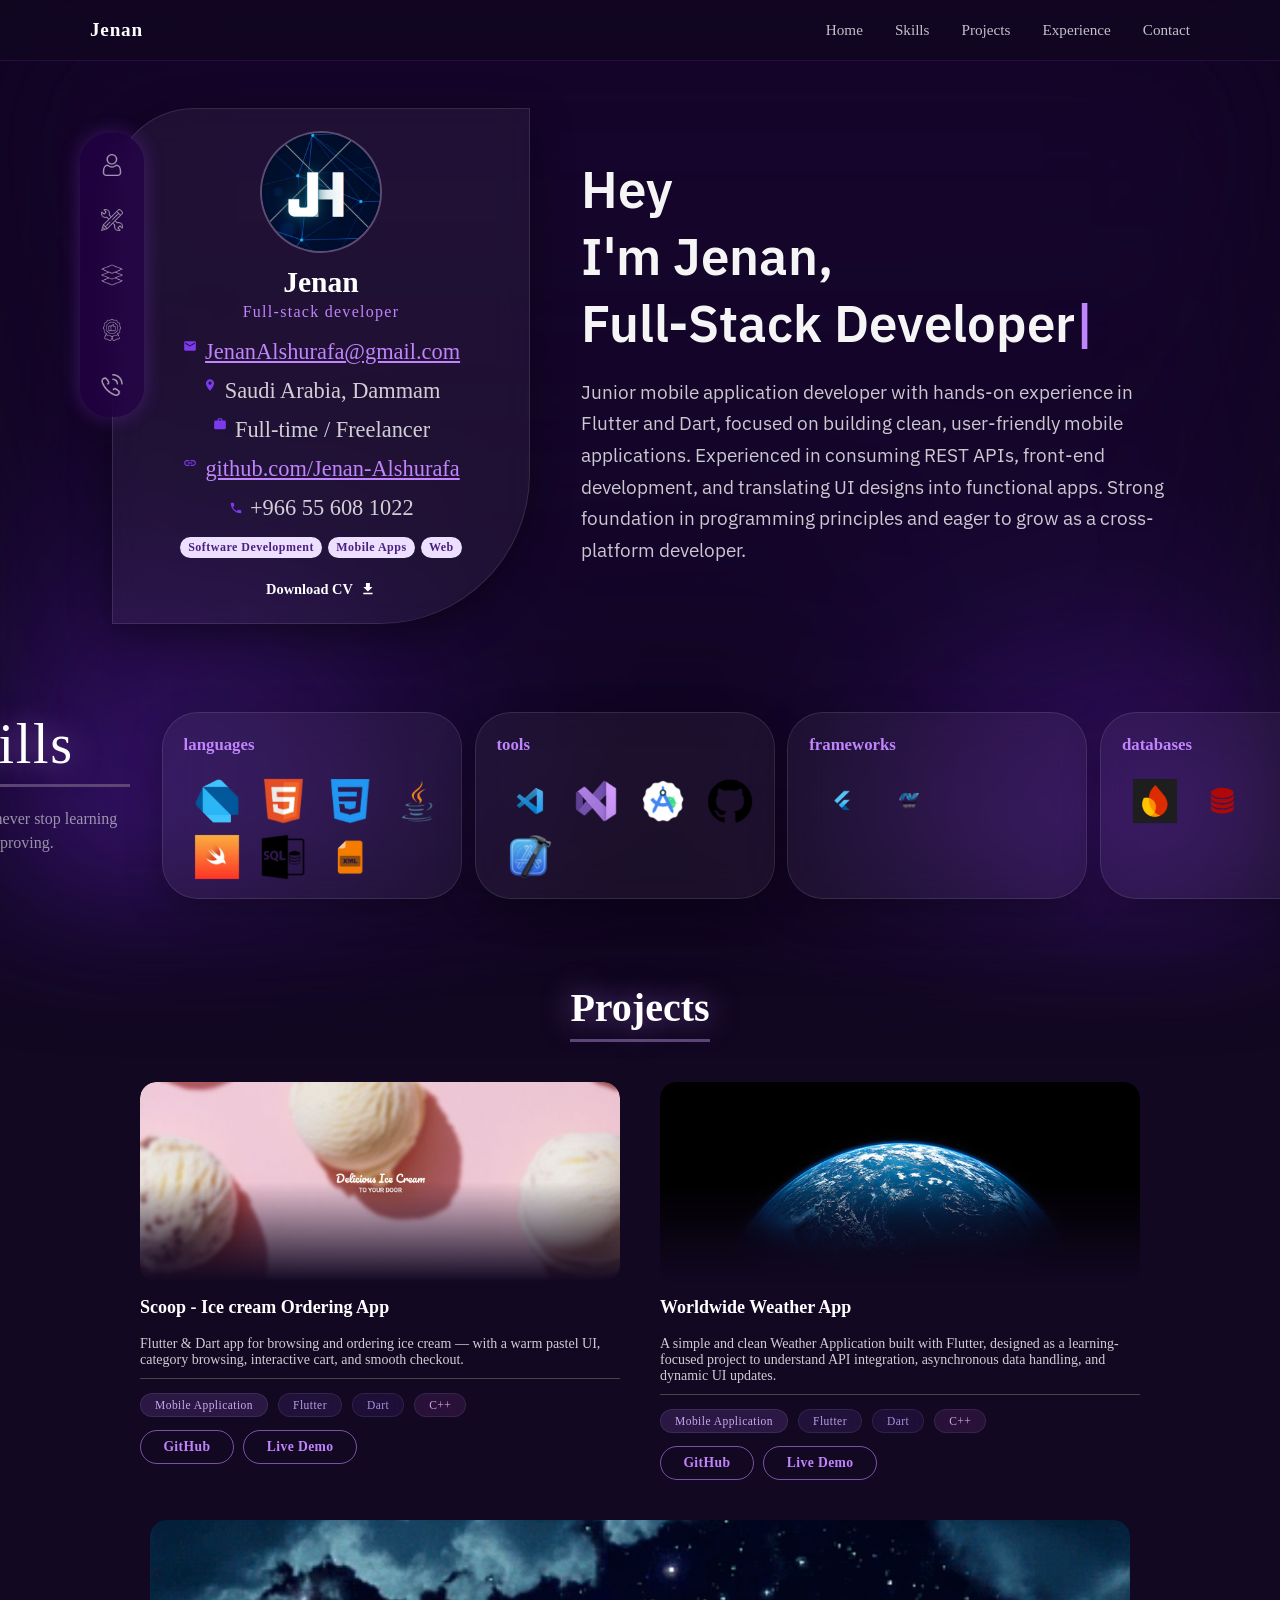
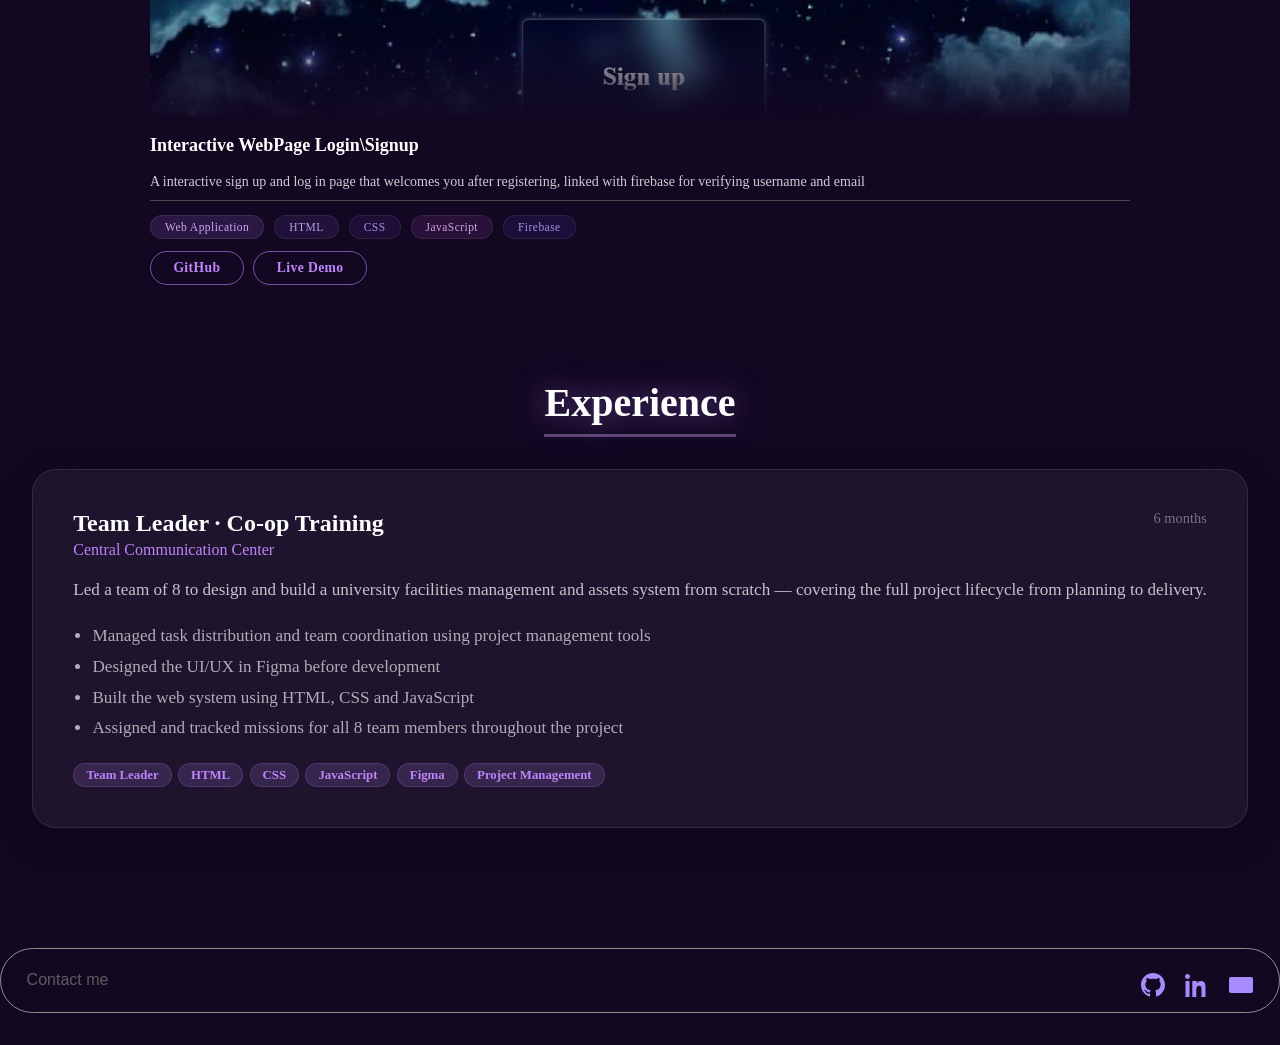
==== project/index.html @ 11620684 "ui updates" ====
<!DOCTYPE html>
<html lang="en">

<head>
    <link rel="stylesheet" href="../css/style.css">
   <link rel="preconnect" href="https://fonts.googleapis.com">
<link rel="preconnect" href="https://fonts.gstatic.com" crossorigin>
<link href="https://fonts.googleapis.com/css2?family=IBM+Plex+Sans:ital,wght@0,100..700;1,100..700&display=swap" rel="stylesheet">
    <meta charset="UTF-8">
    <title>Jenan portfolio</title>
    <meta name="viewport" content="width=device-width, initial-scale=1.0">
    
</head>

<body>

<nav class="top-nav">
    <div class="top-nav-inner">
        <span class="top-nav-logo">Jenan</span>
        <ul class="top-nav-links">
            <li><a href="#hero">Home</a></li> 
            <li><a href="#skills">Skills</a></li>
            <li><a href="#projects">Projects</a></li>   
            <li><a href="#experience">Experience</a></li>      
            <li><a href="#footer">Contact</a></li>
        </ul>
    </div>
</nav>



    <div class="animated-bg"></div>
    <div class="animated-bg layer2"></div>


<nav class="floating-nav" id="floating-nav">
    <button data-target="hero"><img src="../images/user.png" alt="User"></button>
    <button data-target="skills"><img src="../images/skills.png" alt="Skills"></button>
    <button data-target="projects"><img src="../images/projects.png" alt="Projects"></button>
    <button data-target="experience"><img src="../images/expe.png" alt="Experience"></button>
    <button data-target="footer"><img src="../images/contact.png" alt="Contact"></button>
</nav>


<section class="hero" id="hero">
    <aside class="card-shape" aria-label="Profile summary">
        <div class="profile-photo-wrap">
            <img class="profile-photo" src="../images/jenicon.png" alt="Jenan" width="120" height="120" />
        </div>
        <h2>Jenan</h2>
        <h3>Full-stack developer</h3>

        <ul class="contact-list">
            <li>
                <span class="contact-icon" aria-hidden="true">
                    <svg xmlns="http://www.w3.org/2000/svg" viewBox="0 0 24 24" fill="currentColor"><path d="M20 4H4c-1.1 0-2 .9-2 2v12c0 1.1.9 2 2 2h16c1.1 0 2-.9 2-2V6c0-1.1-.9-2-2-2zm0 4-8 5L4 8V6l8 5 8-5v2z"/></svg>
                </span>
                <a href="mailto:JenanAlshuirafa@gmail.com">JenanAlshurafa@gmail.com</a>
            </li>
            <li>
                <span class="contact-icon" aria-hidden="true">
                    <svg xmlns="http://www.w3.org/2000/svg" viewBox="0 0 24 24" fill="currentColor"><path d="M12 2C8.13 2 5 5.13 5 9c0 5.25 7 13 7 13s7-7.75 7-13c0-3.87-3.13-7-7-7zm0 9.5A2.5 2.5 0 1 1 12 6a2.5 2.5 0 0 1 0 5.5z"/></svg>
                </span>
                <span>Saudi Arabia, Dammam</span>
            </li>
            <li>
                <span class="contact-icon" aria-hidden="true">
                    <svg xmlns="http://www.w3.org/2000/svg" viewBox="0 0 24 24" fill="currentColor"><path d="M20 6h-4V4c0-1.11-.89-2-2-2h-4c-1.11 0-2 .89-2 2v2H4c-1.11 0-1.99.89-1.99 2L2 19c0 1.11.89 2 2 2h16c1.11 0 2-.89 2-2V8c0-1.11-.89-2-2-2zm-6 0h-4V4h4v2z"/></svg>
                </span>
                <span>Full-time / Freelancer</span>
            </li>
            <li>
                <span class="contact-icon" aria-hidden="true">
                    <svg xmlns="http://www.w3.org/2000/svg" viewBox="0 0 24 24" fill="currentColor"><path d="M3.9 12c0-1.71 1.39-3.1 3.1-3.1h4V7H7c-2.76 0-5 2.24-5 5s2.24 5 5 5h4v-1.9H7c-1.71 0-3.1-1.39-3.1-3.1zM8 13h8v-2H8v2zm9-6h-4v1.9h4c1.71 0 3.1 1.39 3.1 3.1s-1.39 3.1-3.1 3.1h-4V17h4c2.76 0 5-2.24 5-5s-2.24-5-5-5z"/></svg>
                </span>
                <a href="https://github.com/Jenan-Alshurafa" target="_blank" rel="noopener noreferrer">github.com/Jenan-Alshurafa</a>
            </li>
        </ul>

        <p class="card-phone"><span class="contact-icon contact-icon--inline" aria-hidden="true">
            <svg xmlns="http://www.w3.org/2000/svg" viewBox="0 0 24 24" fill="currentColor"><path d="M6.62 10.79c1.44 2.83 3.76 5.14 6.59 6.59l2.2-2.2c.27-.27.67-.36 1.02-.24 1.12.37 2.33.57 3.57.57.55 0 1 .45 1 1V20c0 .55-.45 1-1 1-9.39 0-17-7.61-17-17 0-.55.45-1 1-1h3.5c.55 0 1 .45 1 1 0 1.25.2 2.45.57 3.57.11.35.03.74-.25 1.02l-2.2 2.2z"/></svg>
        </span>+966 55 608 1022</p>

        <div class="card-skills">
             <span>Software Development</span>
            <span>Mobile Apps</span>
            <span>Web</span>
        </div>

        <a class="cv-btn" href="../images/JenanAlshurafaDeveloperCV.pdf" download aria-label="Download CV">
            <span class="cv-btn__text">Download CV</span>
            <svg class="cv-btn__icon" xmlns="http://www.w3.org/2000/svg" viewBox="0 0 24 24" fill="currentColor" aria-hidden="true"><path d="M19 9h-4V3H9v6H5l7 7 7-7zM5 18v2h14v-2H5z"/></svg>
        </a>
    </aside>
<div class="hero-content">
  <h1 class="hero-tagline">
    <span class="hero-tagline-line">Hey</span>
    <span class="hero-tagline-line" id="typed-line"></span>
    <span class="hero-tagline-line" id="typed-line2"></span>
</h1>
        <p class="hero-lead">Junior mobile application developer with hands-on experience in Flutter and Dart, focused on building clean,
        user-friendly mobile applications. Experienced in consuming REST APIs, front-end development, and translating UI designs
        into functional apps. Strong foundation in programming principles and eager to grow as a cross-platform developer.</p>
    </div>
</section>
<section class="skills-section" id="skills" aria-labelledby="skills-heading">
    <div class="skills-inner">
        <header class="skills-intro">
            <h2 id="skills-heading" class="skills-heading">Skills</h2>
            <div class="skills-intro-block">
                <span class="skills-rule" aria-hidden="true"></span>
                <p class="skills-quote">I am striving to never stop learning and improving.</p>
                <span class="skills-rule" aria-hidden="true"></span>
            </div>
        </header>

        <div class="skills-cards">
            <article class="skills-panel" aria-labelledby="skills-lang-heading">
                <h3 id="skills-lang-heading" class="skills-panel-title">Languages</h3>
                <div class="skills-icons-grid" aria-label="Languages icons">
                    <div class="skill-item">
                    <img src="../images/dart1.png" alt="Dart" class="skills-lang-icon" loading="lazy" />
                     <span class="skill-name">Dart</span></div>
                     <div class="skill-item">
                    <img src="../images/html.png" alt="HTML" class="skills-lang-icon" loading="lazy" />
                    <span class="skill-name">HTML</span></div>
                     <div class="skill-item">
                    <img src="../images/ccs.png" alt="CSS" class="skills-lang-icon" loading="lazy" />
                    <span class="skill-name">CSS</span></div>
                    <div class="skill-item">
                    <img src="../images/java.png" alt="Java" class="skills-lang-icon" loading="lazy" />
                    <span class="skill-name">Java</span></div>
                    <div class="skill-item">
                    <img src="../images/swift.jpg" alt="Swift" class="skills-lang-icon" loading="lazy" />
                    <span class="skill-name">Swift</span></div>
                    <div class="skill-item">    
                    <img src="../images/sql.png" alt="SQL" class="skills-lang-icon" loading="lazy" />
                    <span class="skill-name">SQL</span></div>
                     <div class="skill-item">
                    <img src="../images/xml.png" alt="XML" class="skills-lang-icon" loading="lazy" />
                    <span class="skill-name">XML</span></div>
                     
                </div>
            </article>

                <article class="skills-panel" aria-labelledby="skills-tools-heading">
                    <h3 id="skills-tools-heading" class="skills-panel-title">Tools</h3>
                   <div class="skills-icons-grid" aria-label="Tools icons">
    <div class="skill-item">
        <img src="../images/vsc.png" alt="Visual Studio Code" class="skills-lang-icon" loading="lazy" />
        <span class="skill-name">VS Code</span>
    </div>
    <div class="skill-item">
        <img src="../images/vs.png" alt="Visual Studio 2022" class="skills-lang-icon" loading="lazy" />
        <span class="skill-name">VS 2022</span>
    </div>
    <div class="skill-item">
        <img src="../images/AndroidStudio.webp" alt="Android Studio" class="skills-lang-icon" loading="lazy" />
        <span class="skill-name">Android Studio</span>
    </div>
    <div class="skill-item">
        <img src="../images/github.png" alt="Git and GitHub" class="skills-lang-icon" loading="lazy" />
        <span class="skill-name">GitHub</span>
    </div>
    <div class="skill-item">
        <img src="../images/xcode.png" alt="Xcode" class="skills-lang-icon" loading="lazy" />
        <span class="skill-name">Xcode</span>
    </div>
</div>
                </article>
            <article class="skills-panel" aria-labelledby="skills-fw-heading">
                <h3 id="skills-fw-heading" class="skills-panel-title">Frameworks</h3>
                <div class="skills-icons-grid" aria-label="Frameworks icons">
    <div class="skill-item">
        <img src="../images/flutter.png" alt="Flutter" class="skills-lang-icon" loading="lazy" />
        <span class="skill-name">Flutter</span>
    </div>
    <div class="skill-item">
        <img src="../images/net.png" alt=".NET" class="skills-lang-icon" loading="lazy" />
        <span class="skill-name">.NET</span>
    </div>
</div>
                </article>
               <article class="skills-panel" aria-labelledby="skills-tools-heading">
                    <h3 id="skills-tools-heading" class="skills-panel-title">Databases</h3>
                    <div class="skills-icons-grid" aria-label="Tools icons">
    <div class="skill-item">
        <img src="../images/firebase.png" alt="FireBase" class="skills-lang-icon" loading="lazy" />
        <span class="skill-name">Firebase</span>
    </div>
    <div class="skill-item">
        <img src="../images/oracledatabase.png" alt="Oracle Database" class="skills-lang-icon" loading="lazy" />
        <span class="skill-name">Oracle DB</span>
    </div>
</div>
                </article>
        </div>
    </div>
</section>


<section id="projects">
    <h2>Projects</h2>
    <div class="projects-grid">
        <!-- Project Card 1 -->
       <article class="project-card">
    <div class="img-wrapper">
        <img src="..\images\icecreamapp.png" alt="Ice Cream App preview" />
        <div class="img-title"></div>
    </div>
    <h3>Scoop - Ice cream Ordering App</h3>
  
            <p>
                Flutter & Dart app for browsing and ordering ice cream — with a warm pastel UI, category browsing, interactive cart, and smooth checkout.
            </p>
            <div class="tech-stack">
                <span>Mobile Application</span>
                <span>Flutter</span>
                <span>Dart</span>
                <span>C++</span>
            </div>
            <div class="project-links">
                <a href="https://github.com/Jenan-Alshurafa/icecream-ordering-app" target="_blank" rel="noopener noreferrer">GitHub</a>
                <a href="https://jenan-alshurafa.github.io/icecream-ordering-app/" target="_blank" rel="noopener noreferrer">Live Demo</a>
            </div>
        </article>


<!-- Project Card 2 -->
       <article class="project-card">
    <div class="img-wrapper">
        <img src="..\images\earth.jpg" alt="Weather App preview" />
        <div class="img-title"></div>
    </div>
            <h3>Worldwide Weather App</h3>
            <p>
                A simple and clean Weather Application built with Flutter, designed as a learning-focused project to understand API integration, asynchronous data handling, and dynamic UI updates.
            </p>
            <div class="tech-stack">
                <span>Mobile Application</span>
                  <span>Flutter</span>
                <span>Dart</span>
                <span>C++</span>
            </div>
            <div class="project-links">
                <a href="https://github.com/Jenan-Alshurafa/Weather-app" target="_blank" rel="noopener noreferrer">GitHub</a>
                <a href="https://jenan-alshurafa.github.io/Weather-app/" target="_blank" rel="noopener noreferrer">Live Demo</a>
            </div>
        </article>




<!-- Project Card 3 -->
        <article class="project-card">
    <div class="img-wrapper">
        <img src="..\images\login.png" alt="Weather App preview" />
        <div class="img-title"></div>
    </div>
     <h3>Interactive WebPage Login\Signup</h3>
            <p>
                A interactive sign up and log in page that welcomes you after registering, linked with firebase for verifying username and email
            </p>
            <div class="tech-stack">
                <span>Web Application</span>
                <span>HTML</span>
                <span>CSS</span>
                <span>JavaScript</span>
                <span>Firebase</span>
            </div>
            <div class="project-links">
                <a href="https://github.com/Jenan-Alshurafa/signup-login" target="_blank" rel="noopener noreferrer">GitHub</a>
                <a href="https://jenan-alshurafa.github.io/signup-login/" target="_blank" rel="noopener noreferrer">Live Demo</a>
            </div>
        </article>

    </div>
</section>


<section id="experience">
    <h2>Experience</h2>
    <div class="experience-card">
        <div class="experience-header">
            <div>
                <h3>Team Leader · Co-op Training</h3>
                <p class="experience-company">Central Communication Center</p>
            </div>
            <span class="experience-date">6 months</span>
        </div>

        <p class="experience-desc">
            Led a team of 8 to design and build a university facilities management 
            and assets system from scratch — covering the full project lifecycle from 
            planning to delivery.
        </p>

        <ul class="experience-details">
            <li>Managed task distribution and team coordination using project management tools</li>
            <li>Designed the UI/UX in Figma before development</li>
            <li>Built the web system using HTML, CSS and JavaScript</li>
            <li>Assigned and tracked missions for all 8 team members throughout the project</li>
        </ul>

        <div class="experience-tags">
            <span>Team Leader</span>
            <span>HTML</span>
            <span>CSS</span>
            <span>JavaScript</span>
            <span>Figma</span>
            <span>Project Management</span>
        </div>
    </div>
</section>


<footer class="footer-contact" id="footer">
    <p>Contact me</p>
    <div class="footer-icons">
        <a href="https://github.com/Jenan-Alshurafa" target="_blank" rel="noopener noreferrer" aria-label="GitHub">
            <svg xmlns="http://www.w3.org/2000/svg" viewBox="0 0 24 24" fill="currentColor" aria-hidden="true">
                <path d="M12 0c-6.626 0-12 5.373-12 12 0 5.302 3.438 9.8 8.207 11.387.599.111.793-.261.793-.577v-2.234c-3.338.726-4.033-1.416-4.033-1.416-.546-1.387-1.333-1.756-1.333-1.756-1.089-.745.083-.729.083-.729 1.205.084 1.839 1.237 1.839 1.237 1.07 1.834 2.807 1.304 3.492.997.107-.775.418-1.305.762-1.604-2.665-.305-5.467-1.334-5.467-5.931 0-1.311.469-2.381 1.236-3.221-.124-.303-.535-1.524.117-3.176 0 0 1.008-.322 3.301 1.23.957-.266 1.983-.399 3.003-.404 1.02.005 2.047.138 3.006.404 2.291-1.552 3.297-1.23 3.297-1.23.653 1.653.242 2.874.118 3.176.77.84 1.235 1.911 1.235 3.221 0 4.609-2.807 5.624-5.479 5.921.43.372.823 1.102.823 2.222v3.293c0 .319.192.694.801.576 4.765-1.589 8.199-6.086 8.199-11.386 0-6.627-5.373-12-12-12z"/>
            </svg>
        </a>
        <a href="https://www.linkedin.com/" target="_blank" rel="noopener noreferrer" aria-label="LinkedIn">
            <svg xmlns="http://www.w3.org/2000/svg" viewBox="0 0 24 24" fill="currentColor" aria-hidden="true">
                <path d="M4.98 3.5C4.98 4.88 3.86 6 2.48 6S0 4.88 0 3.5 1.12 1 2.5 1 5 2.12 5 3.5zM.5 8h4V24h-4V8zm7.5 0h3.8v2.2h.1c.5-1 1.8-2.2 3.8-2.2 4 0 4.8 2.6 4.8 6V24h-4v-7.2c0-1.7 0-4-2.4-4s-2.8 1.9-2.8 3.9V24h-4V8z"/>
            </svg>
        </a>
        <a href="mailto:JenanAlshuirafa@gmail.com" aria-label="Email">
            <svg xmlns="http://www.w3.org/2000/svg" viewBox="0 0 24 24" fill="currentColor" aria-hidden="true">
                <path d="M2 4h20a2 2 0 0 1 2 2v12a2 2 0 0 1-2 2H2a2 2 0 0 1-2-2V6a2 2 0 0 1 2-2zm10 7L2.5 6.5h19L12 11z"/>
            </svg>
        </a>
    </div>
</footer>
 <script src="../js/inter.js"></script>
</body>
</html>
---- css/style.css ----
body {
    margin: 0;
    background: #120822;
    min-height: 100vh;
    color: #fff;
      padding-top: 60px;
}

.top-nav {
    position: fixed;
    top: 0;
    left: 0;
    width: 100%;
    z-index: 9999;
    background: rgba(18, 8, 34, 0.7);
    backdrop-filter: blur(12px);
    border-bottom: 1px solid rgba(159, 69, 255, 0.15);
}

.top-nav-inner {
    max-width: 1100px;
    margin: 0 auto;
    padding: 0 1.25rem;
    height: 60px;
    display: flex;
    align-items: center;
    justify-content: space-between;
}

.top-nav-logo {
    font-size: 1.2rem;
    font-weight: 700;
    color: #fff;
    letter-spacing: 0.04em;
}

.top-nav-links {
    list-style: none;
    margin: 0;
    padding: 0;
    display: flex;
    gap: 2rem;
}

.top-nav-links a {
    color: rgba(255, 255, 255, 0.75);
    text-decoration: none;
    font-size: 0.95rem;
    font-weight: 500;
    transition: color 0.2s;
}

.top-nav-links a:hover {
    color: #9F45FF;
}

.animated-bg {
    position: fixed;
    inset: 0;
    z-index: -1;
    pointer-events: none;
    background:
        radial-gradient(
            60vw 65vh at var(--g1x, 15%) var(--g1y, 90%),
            #3b1a6e 0%,
            transparent 65%
        ),
        radial-gradient(
            50vw 55vh at var(--g2x, 88%) var(--g2y, 95%),
            #4a1f80 0%,
            transparent 65%
        ),
        linear-gradient(180deg, #0a0412 0%, #120822 60%, #0d0618 100%);
    filter: blur(72px) saturate(130%) brightness(90%);
    opacity: 0.95;
    transition: filter 220ms linear;
}

.animated-bg.layer2 {
    background:
radial-gradient(
    18vw 16vh at var(--g3x, 50%) var(--g3y, 20%),
    #c084fc26 0%,
    transparent 70%
),
        radial-gradient(
            28vw 28vh at 80% 70%,
            #7c3aed1a 0%,
            transparent 65%
        ),
        linear-gradient(180deg, #1a0a2e 0%, transparent 100%);
    filter: blur(90px) saturate(150%) brightness(105%);
    opacity: 0.6;
}

.floating-nav {
    position: fixed;
    left: 80px;
    top: 35%;
    transform: translateY(-50%);

    background: rgba(40, 0, 80, 0.6);
    backdrop-filter: blur(10px);

    padding: 12px;
    border-radius: 30px;

    display: flex;
    flex-direction: column;
    gap: 15px;

    box-shadow: 0 0 20px rgba(159, 69, 255, 0.3);
    z-index: 9999;
     transition: transform 0.6s cubic-bezier(0.25, 0.46, 0.45, 0.94);
}

.floating-nav button {
    width: 40px;
    height: 40px;
    border-radius: 50%;

    border: none;
    background: transparent;
    color: white;

    display: flex;
    align-items: center;
    justify-content: center;
    cursor: pointer;
    transition: background 0.3s ease, transform 0.2s ease, box-shadow 0.3s ease;
}

/* Images */
.floating-nav button img {
    width: 22px;
    height: 22px;
    object-fit: contain;
    filter: brightness(0) invert(1) opacity(0.6);
    transition: filter 0.3s ease, transform 0.2s ease;
}

.floating-nav svg {
    width: 30px;
    height: 30px;
}

.floating-nav button:hover {
    background: #9F45FF;
    transform: scale(1.1);
    box-shadow: 0 0 10px #9F45FF;
}

.floating-nav button:hover img {
    filter: brightness(0) invert(1) opacity(1)
            drop-shadow(0 0 5px rgba(255, 255, 255, 0.8));
    transform: scale(1.1);
}

.floating-nav button.active {
    background: #9F45FF;
    box-shadow: 0 0 15px #9F45FF;
}

.floating-nav button.active img {
    filter: brightness(0) invert(1) opacity(1);
}

.footer-contact {
    margin: 2rem 0;
    padding: 0.9rem 1.6rem;
    border: 1px solid #8e8e8e;
    border-radius: 999px;
    display: flex;
    align-items: center;
    justify-content: space-between;
    font-family: Arial, sans-serif;
}

.footer-contact p {
    margin: 0;
    color: #5d5d5d;
}

.footer-icons {
    display: flex;
    align-items: center;
    gap: 0.65rem;
}

.footer-icons a {
    display: inline-flex;
    color: #a88cff;
    text-decoration: none;
}

.footer-icons a:hover {
    opacity: 0.8;
}

.footer-icons svg {
    width: 16px;
    height: 16px;
}




#typed-line2::after {
    content: '|';
    color: #c084fc;
    animation: blink 0.7s step-end infinite;
}

#typed-line2:not(:empty) ~ * #typed-line::after {
    display: none;
}

@keyframes blink {
    0%, 100% { opacity: 1; }
    50% { opacity: 0; }
}

.hero {
    position: relative;
    z-index: 1;
    box-sizing: border-box;
    width: 100%;
    max-width: 1100px;
    margin: 3rem auto 2.5rem;
    padding: 0 1.25rem 0 1.4rem;
    display: flex;
    align-items: stretch;
    justify-content: center;
    gap: clamp(1.5rem, 4vw, 3.5rem);
}

.hero-content {
    font-family: 'IBM Plex Sans';
    flex: 1;
    min-width: 0;
    display: flex;
    flex-direction: column;
    align-items: flex-start;
    justify-content: center;
    text-align: left;
    padding: 0.5rem 0 1rem;
}

.hero-name-display {
    margin: 0;
    line-height: 1.05;
    font-size: clamp(2.8rem, 7vw, 4.6rem);
    font-weight: 700;
    letter-spacing: -0.02em;
    color: rgba(255, 255, 255, 0.96);
}

.hero-tagline {
    margin: 0;
    max-width: 34ch;
    line-height: 1.2;
     font-size: clamp(2rem, 4.5vw, 3.2rem);
    font-weight: 600;
    color: rgba(255, 255, 255, 0.96);
    display: flex;
    flex-direction: column;
    align-items: flex-start;
    gap: 0.35rem;
    text-align: left;
}

.hero-tagline-line {
    display: block;
}

.hero-lead {
    margin: 1.35rem 0 0;
      max-width: 48rem;
    text-align: left;
    color: rgba(255, 255, 255, 0.78);
     font-size: 1.20rem;
    line-height: 1.65;
}

.card-shape {
    width: min(100%, 380px);
    min-height: 460px;
    padding: 1.35rem 1.1rem 1.25rem;
    background: rgba(255, 255, 255, 0.05);
    backdrop-filter: blur(16px);
    -webkit-backdrop-filter: blur(16px);
    border: 1px solid rgba(255, 255, 255, 0.1);
    border-top-right-radius: 0;
    border-bottom-right-radius: 150px;
    border-bottom-left-radius: 0;
    border-top-left-radius: 82px;
    box-shadow: 0 10px 40px rgba(0, 0, 0, 0.4);
    flex-shrink: 0;
    display: flex;
    flex-direction: column;
    align-items: center;
}

.profile-photo-wrap {
    width: 118px;
    height: 118px;
    border-radius: 50%;
  border: 2px solid rgba(255,255,255,0.2);
    overflow: hidden;
    flex-shrink: 0;
    background: rgba(168, 140, 255, 0.12);
}

.profile-photo {
    width: 100%;
    height: 100%;
    object-fit: cover;
    display: block;
}

.card-shape h2 {
    margin: 0.85rem 0 0.25rem;
    text-align: center;
    font-size: 1.85rem;
    font-weight: 700;
    color: #fff;
}


.card-shape h3 {
    margin: 0 0 1rem;
    text-align: center;
    font-size: 1rem;
    font-weight: 500;
    letter-spacing: 0.08em;
    color: #c084fc;
}

.contact-list {
    list-style: none;
    margin: 0;
    padding: 0;
    width: 100%;
    align-self: stretch;
        color: #3b1a6e;
}

.contact-list li {
    display: flex;
    align-items: flex-start;
    gap: 0.45rem;
    margin-bottom: 0.55rem;
    font-size: 1.20rem;
    line-height: 1.35;
  color: rgba(255,255,255,0.8);
    justify-content: center;
}


.contact-list li,
.contact-list a,
.card-phone {
    font-size: 1.40rem;
}


.contact-list li:last-child {
    margin-bottom: 0;
}

.contact-icon {
    flex-shrink: 0;
    width: 16px;
    height: 16px;
    margin-top: 0.06rem;
     color: #7c3aed;
    display: inline-flex;
    align-items: center;
    justify-content: center;
}

.contact-icon svg {
    width: 14px;
    height: 14px;
}

.contact-icon--inline {
    margin-top: 0;
    margin-right: 0.35rem;
    vertical-align: middle;
}

.card-phone {
    margin: 0.65rem 0 0;
    padding: 0;
    width: 100%;
    font-size: 1.40rem;
     color: rgba(255,255,255,0.8);
    display: flex;
    align-items: center;
    flex-wrap: wrap;
    justify-content: center;
}

.card-shape .contact-list a {
    color: #c084fc;
    text-decoration: underline;
    text-underline-offset: 2px;
    word-break: break-word;
}

.card-skills {
    margin-top: auto;
    padding-top: 1rem;
    display: flex;
    flex-wrap: wrap;
    justify-content: center;
    gap: 0.35rem 0.4rem;
    width: 100%;
}

.card-skills span {
    display: inline-block;
    margin: 0;
    padding: 0.18rem 0.5rem;
    border-radius: 999px;
    background: #ede0ff;
    color: #4a1f80;
    font-size: 0.75em;
    font-weight: 700;
    letter-spacing: 0.04em;
}

.card-shape .cv-btn {
    display: inline-flex;
    align-items: center;
    justify-content: center;
    gap: 0.45rem;
    width: auto;
    margin: 1.1rem auto 0;
    padding: 0.35rem 0.15rem;
    font-size: 0.90rem;
    font-weight: 600;
     color: #fff;
    text-decoration: none;
    border: none;
    background: none;
    cursor: pointer;
    font-family: inherit;
}

.cv-btn__icon {
    width: 1.1em;
    height: 1.1em;
}

.skills-section {
    position: relative;
    z-index: 1;
    padding: 3rem 0 3.25rem;
}

.skills-inner {
    max-width: 1100px;
    margin: 0 auto;
    padding: 0 1.25rem;
text-align: center;
    display: flex;
    align-items: flex-start;
    justify-content: center;
    gap: 2rem;
}

.skills-intro {
    flex: 0 0 auto;
    display: flex;
    flex-direction: column;
    align-items: center;
}

.skills-heading {
    width: 250px;
    text-align: center;
    margin: 0 0 1.2rem;
    font-size: 3.5rem;
    font-weight: 400;
    letter-spacing: 0.03em;
}

.skills-intro-block {
    width: 250px;
    max-width: 15rem;
    display: flex;
    flex-direction: column;
    align-items: flex-start;
    gap: 0.95rem;
}

.skills-rule {
    display: none;
}

.skills-quote {
    margin: 0;
    font-size: 1rem;
    line-height: 1.5;
    font-weight: 400;
    color: rgba(255, 255, 255, 0.55);
}

.skills-cards {
        display: flex;
        justify-content: center;
        gap: 0.8rem;
        flex-wrap: nowrap;
    }

.skills-panel {
    box-sizing: border-box;
    padding: 1.35rem 1.3rem 1.5rem;
    background: rgba(255, 255, 255, 0.05);
    backdrop-filter: blur(20px);
    -webkit-backdrop-filter: blur(20px);
    border: 1px solid rgba(255, 255, 255, 0.1);
    color: #fff;
    border-radius: 36px;
    box-shadow: 0 12px 36px rgba(0, 0, 0, 0.3);
    width: 300px;
    flex-direction: column;
    align-items: flex-start;
    text-align: left;
    transition: transform 0.3s ease, box-shadow 0.3s ease;
}



.skills-panel-title {
    margin: 0 0 1.15rem;
    font-size: 1.05rem;
    font-weight: 700;
   color: #c084fc;
    text-transform: lowercase;
    line-height: 1.2;
}

.skills-panel-title--split {
    display: flex;
    flex-direction: column;
    gap: 0.15rem;
    text-transform: none;
}

.skills-panel-title--split span {
    display: block;
}


.skills-icons-grid {
    max-width: 100%;
    display: grid;
    grid-template-columns: repeat(4, 1fr);
    gap: 0.75rem 0.65rem;
    justify-items: center;
}

.skills-lang-icon {
width: 44px;
    height: 44px;
    object-fit: contain;
    display: block;
    margin: 0 auto;
    padding: 5px;
    opacity: 0;
    transform: translateY(20px);
}

.skills-panel .skills-icons-grid {
    margin: 0 ;
}

.skills-icon-react svg {
    width: 34px;
    height: 34px;
}

.skills-row {
    font-size: 0.78rem;
    font-weight: 600;
   color: rgba(255, 255, 255, 0.7); 
    line-height: 1.3;
}


.skill-item {
    position: relative;
    width: 44px;
    height: 44px;
    perspective: 600px;
    cursor: pointer;
}

.skill-item .skills-lang-icon,
.skill-item .skill-name {
  position: absolute;
    top: 0;
    left: 0;
    width: 100%;
    height: 100%;
    backface-visibility: hidden;
    -webkit-backface-visibility: hidden;
    transition: transform 0.5s ease;
}

.skill-item .skills-lang-icon {
      transform: rotateY(0deg);
    opacity: 1 !important;  /* override the scroll animation */
    object-fit: contain;
}

.skill-item .skill-name {
  transform: rotateY(180deg);
    background: rgba(192, 132, 252, 0.15);
    border: 1px solid rgba(192, 132, 252, 0.3);
    border-radius: 8px;
    color: #c084fc;
    font-size: 0.55rem;
    font-weight: 700;
    display: flex;
    align-items: center;
    justify-content: center;
    text-align: center;
    padding: 2px;
}

.skill-item:hover .skills-lang-icon {
   transform: rotateY(-180deg);
}

.skill-item:hover .skill-name {
    transform: rotateY(0deg);
}


#projects {
   
    color: white;
    text-align: center;
}

#projects h2 {
    margin-bottom: 40px;
    font-size: 2.5rem;
}

.projects-grid {
    display: grid;
    grid-template-columns: repeat(2, 1fr);
    gap: 40px;
    max-width: 1000px;
    margin: auto;
}

.project-card:last-child {
    grid-column: 1 / -1;
    width: calc(100% - 20px);  
    margin: 0 auto;
}

.project-card {
    text-align: left;
    transform: translateY(0);
    transition: transform 0.35s ease, box-shadow 0.35s ease;
    border-radius: 16px;
    overflow: hidden;
}

.project-card:hover {
    transform: translateY(-10px);
    box-shadow: 0 20px 40px rgba(159, 69, 255, 0.25);
}

.project-card .img-wrapper {
    position: relative;
    overflow: hidden;
    border-radius: 16px;
    mask-image: linear-gradient(to bottom, black 50%, transparent 100%);
    -webkit-mask-image: linear-gradient(to bottom, black 50%, transparent 100%);
}

.project-card img {
    width: 100%;
    height: 200px;
    object-fit: cover;
    display: block;
    transition: transform 0.35s ease;
}

.project-card:hover img {
    transform: scale(1.05);
}



.project-card h3 {
    margin-top: 15px;
    font-size: 18px;
}

.project-card p {
    font-size: 14px;
    opacity: 0.8;
    border-bottom: 1px solid #555;
    padding-bottom: 10px;
}

.project-links {
    display: flex;
    gap: 0.6rem;
    margin-top: 0.8rem;
}

.project-links a {
    padding: 0.5rem 1.4rem;
    border-radius: 999px;
    font-size: 0.85rem;
    font-weight: 600;
    text-decoration: none;
    transition: 0.2s;
    background: transparent;
    border: 1.5px solid rgba(192, 132, 252, 0.6);
    color: #c084fc;
    cursor: pointer;
    letter-spacing: 0.03em;
}

.project-links a:hover {
    background: rgba(192, 132, 252, 0.15);
    border-color: #c084fc;
    transform: translateY(-2px);
    box-shadow: 0 4px 15px rgba(159, 69, 255, 0.3);
    color: #fff;
}

.tech-stack {
    display: flex;
    gap: 10px;
    flex-wrap: wrap; 
    margin-top: 10px;
    font-size: 12px;
}
.tech-stack span {
    padding: 5px 14px;
    border-radius: 999px;
    font-size: 11.5px;
    font-weight: 500;
    letter-spacing: 0.04em;
    backdrop-filter: blur(12px);
    -webkit-backdrop-filter: blur(12px);
    border: 1px solid rgba(255, 255, 255, 0.08);
}




#experience {
    padding: 60px 20px;
    max-width: 1250px;
    margin: 0 auto;
    color: #fff;
    align-items: center;
     display: flex;
     flex-direction: column;
}

#experience h2 {
    font-size: 2.5rem;
    margin-bottom: 2rem;
    text-align: center;
}

.experience-card {
    background: rgba(255, 255, 255, 0.05);
    backdrop-filter: blur(20px);
    -webkit-backdrop-filter: blur(20px);
    border: 1px solid rgba(255, 255, 255, 0.1);
    border-radius: 24px;
    padding: 2.5rem; 
    box-shadow: 0 12px 36px rgba(0, 0, 0, 0.3);
}

.experience-header {
    display: flex;
    justify-content: space-between;
    align-items: flex-start;
    margin-bottom: 1rem;
}

.experience-header h3 {
    margin: 0 0 0.3rem;
    font-size: 1.5rem;
    color: #fff;
}

.experience-company {
    margin: 0;
    color: #c084fc;
    font-size: 1rem;
}

.experience-date {
    color: rgba(255, 255, 255, 0.4);
    font-size: 0.9rem;
    white-space: nowrap;
}

.experience-desc {
    color: rgba(255, 255, 255, 0.75);
    font-size: 1.07rem;
    line-height: 1.6;
    margin-bottom: 1rem;
}

.experience-details {
    color: rgba(255, 255, 255, 0.65);
    font-size: 1.07rem;
    line-height: 1.8;
    padding-left: 1.2rem;
    margin-bottom: 1.2rem;
}

.experience-tags {
    display: flex;
    flex-wrap: wrap;
    gap: 0.4rem;
}

.experience-tags span {
    padding: 0.2rem 0.75rem;
    border-radius: 999px;
    background: rgba(192, 132, 252, 0.15);
    color: #c084fc;
    font-size: 0.8rem;
    font-weight: 600;
    border: 1px solid rgba(192, 132, 252, 0.2);
}



.tech-stack span:nth-child(1) { background: rgba(160, 100, 220, 0.18); color: #cba8f0; }
.tech-stack span:nth-child(2) { background: rgba(120, 80, 200, 0.15); color: #b99ee8; }
.tech-stack span:nth-child(3) { background: rgba(100, 60, 180, 0.15); color: #a990e0; }
.tech-stack span:nth-child(4) { background: rgba(180, 80, 200, 0.14); color: #d4a0e8; }
.tech-stack span:nth-child(5) { background: rgba(80, 60, 200, 0.15); color: #9f96e0; }


.footer-contact {
    text-align: center;
    margin-top: 60px;
}

.footer-icons {
    display: flex;
    justify-content: center;
    gap: 20px;
    margin-top: 10px;
}

.footer-icons svg {
    width: 24px;
    height: 24px;
    cursor: pointer;
}


#projects h2,
#experience h2,
.skills-heading {
    color: #fff;
    text-shadow: 0 0 30px rgba(192, 132, 252, 0.6);
    border-bottom: 3px solid #5e4675;
    display: inline-block;
    padding-bottom: 8px;
}

@media (max-width: 768px) {

    /* Nav */
    .top-nav-links {
        gap: 1rem;
    }

    .top-nav-links a {
        font-size: 0.8rem;
    }

    /* Hide floating nav on mobile — top nav covers it */
    .floating-nav {
        display: none;
    }

    /* Hero */
    .hero {
        flex-direction: column;
        align-items: center;
        padding: 0 1rem;
        margin: 1.5rem auto;
    }

    .card-shape {
        width: 100%;
        max-width: 340px;
    }

    .hero-tagline {
        font-size: clamp(1.6rem, 7vw, 2.4rem);
    }

    .hero-lead {
        font-size: 1rem;
    }

    /* Skills */
    .skills-inner {
        flex-direction: column;
        align-items: center;
        padding: 0 1rem;
    }

    .skills-cards {
        flex-direction: column;
        align-items: center;
        width: 100%;
    }

    .skills-panel {
        width: 100%;
        max-width: 340px;
    }

    .skills-heading {
        font-size: 2.5rem;
    }

    /* Projects */
    .projects-grid {
        grid-template-columns: 1fr;
        gap: 24px;
        padding: 0 1rem;
    }

    .project-card:last-child {
        grid-column: 1;
        width: 100%;
    }

    /* Experience */
    #experience {
        padding: 40px 1rem;
    }

    .experience-header {
        flex-direction: column;
        gap: 0.3rem;
    }

    .experience-date {
        align-self: flex-start;
    }

    /* Contact */
    #contact {
        padding: 40px 1rem;
    }

    /* Footer */
    .footer-contact {
        flex-direction: column;
        gap: 1rem;
        text-align: center;
        border-radius: 20px;
    }

    /* Section headings */
    #projects h2,
    #experience h2 {
        font-size: 2rem;
    }
}

@media (max-width: 480px) {
    .contact-list li,
    .contact-list a,
    .card-phone {
        font-size: 1rem;
    }

    .hero-tagline {
        font-size: clamp(1.4rem, 6vw, 2rem);
    }

    .top-nav-logo {
        font-size: 1rem;
    }

    .top-nav-links a {
        font-size: 0.75rem;
    }

    .top-nav-links {
        gap: 0.6rem;
    }
    
 .floating-nav {
        left: 50%;
        top: auto;
        bottom: 20px;
        transform: translateX(-50%);
        flex-direction: row;
        border-radius: 999px;
        padding: 10px 16px;
    }
}
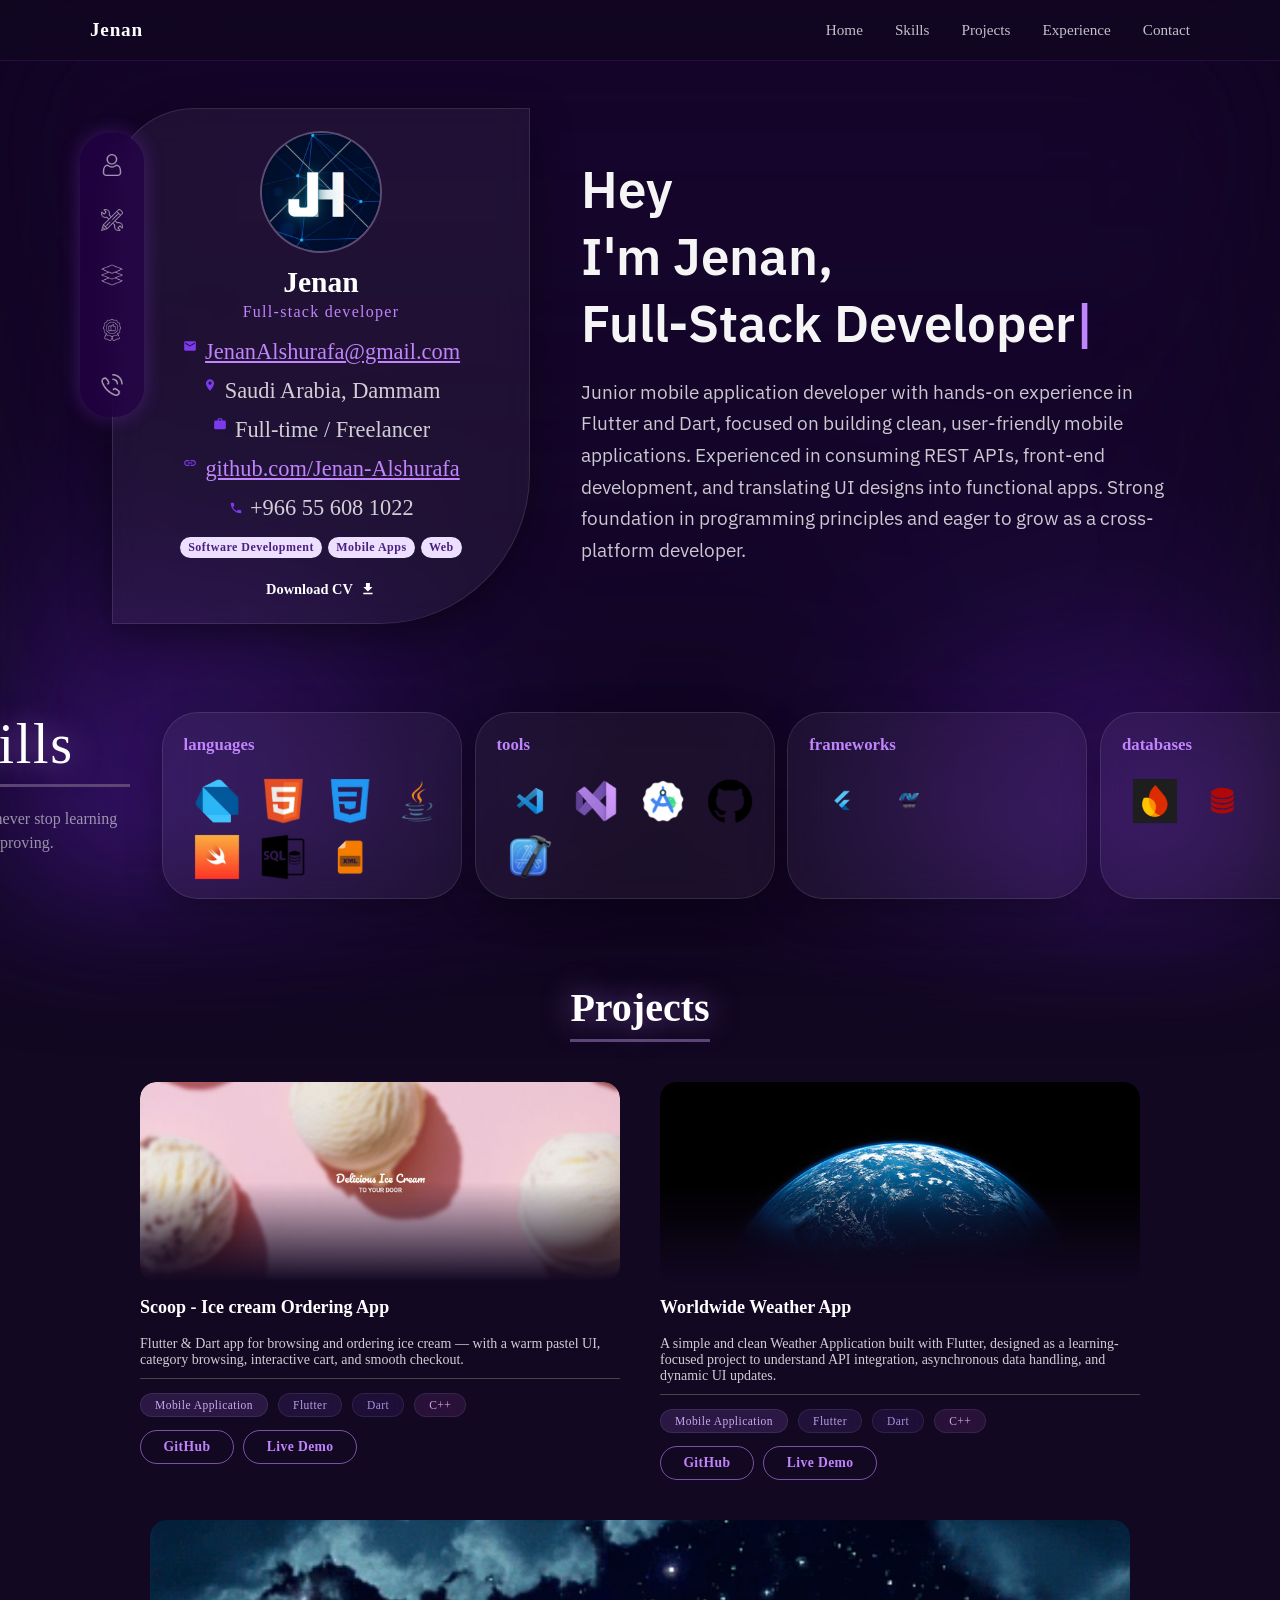
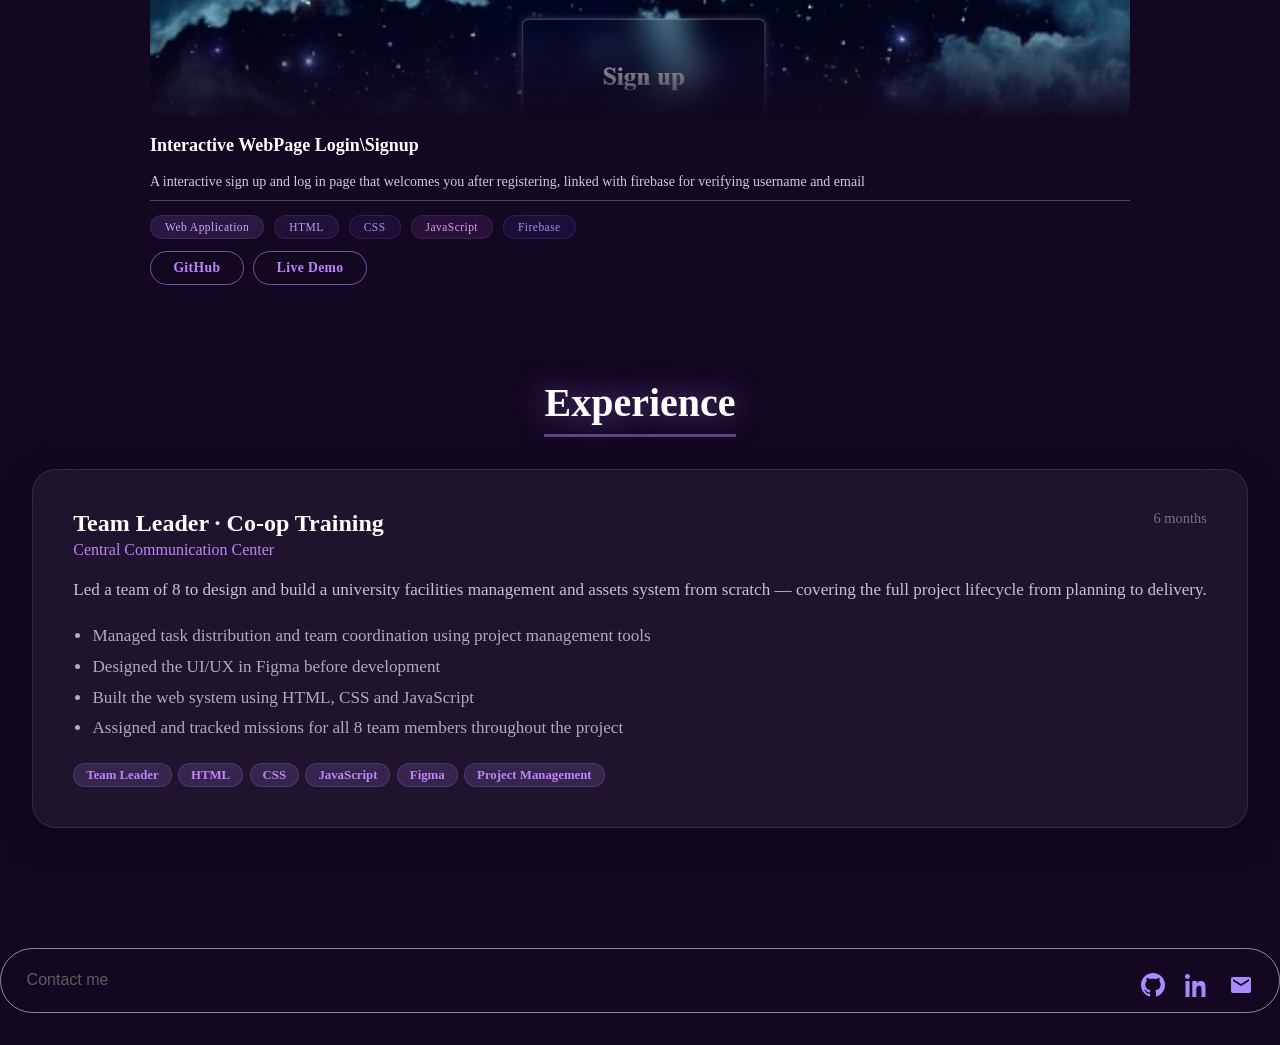
==== commit 1024c0c0: "updated files" ====
--- a/project/index.html
+++ b/project/index.html
@@ -328,9 +328,7 @@
             </svg>
         </a>
         <a href="mailto:JenanAlshuirafa@gmail.com" aria-label="Email">
-            <svg xmlns="http://www.w3.org/2000/svg" viewBox="0 0 24 24" fill="currentColor" aria-hidden="true">
-                <path d="M2 4h20a2 2 0 0 1 2 2v12a2 2 0 0 1-2 2H2a2 2 0 0 1-2-2V6a2 2 0 0 1 2-2zm10 7L2.5 6.5h19L12 11z"/>
-            </svg>
+            <svg xmlns="http://www.w3.org/2000/svg" viewBox="0 0 24 24" fill="currentColor"><path d="M20 4H4c-1.1 0-2 .9-2 2v12c0 1.1.9 2 2 2h16c1.1 0 2-.9 2-2V6c0-1.1-.9-2-2-2zm0 4-8 5L4 8V6l8 5 8-5v2z"/></svg>
         </a>
     </div>
 </footer>
